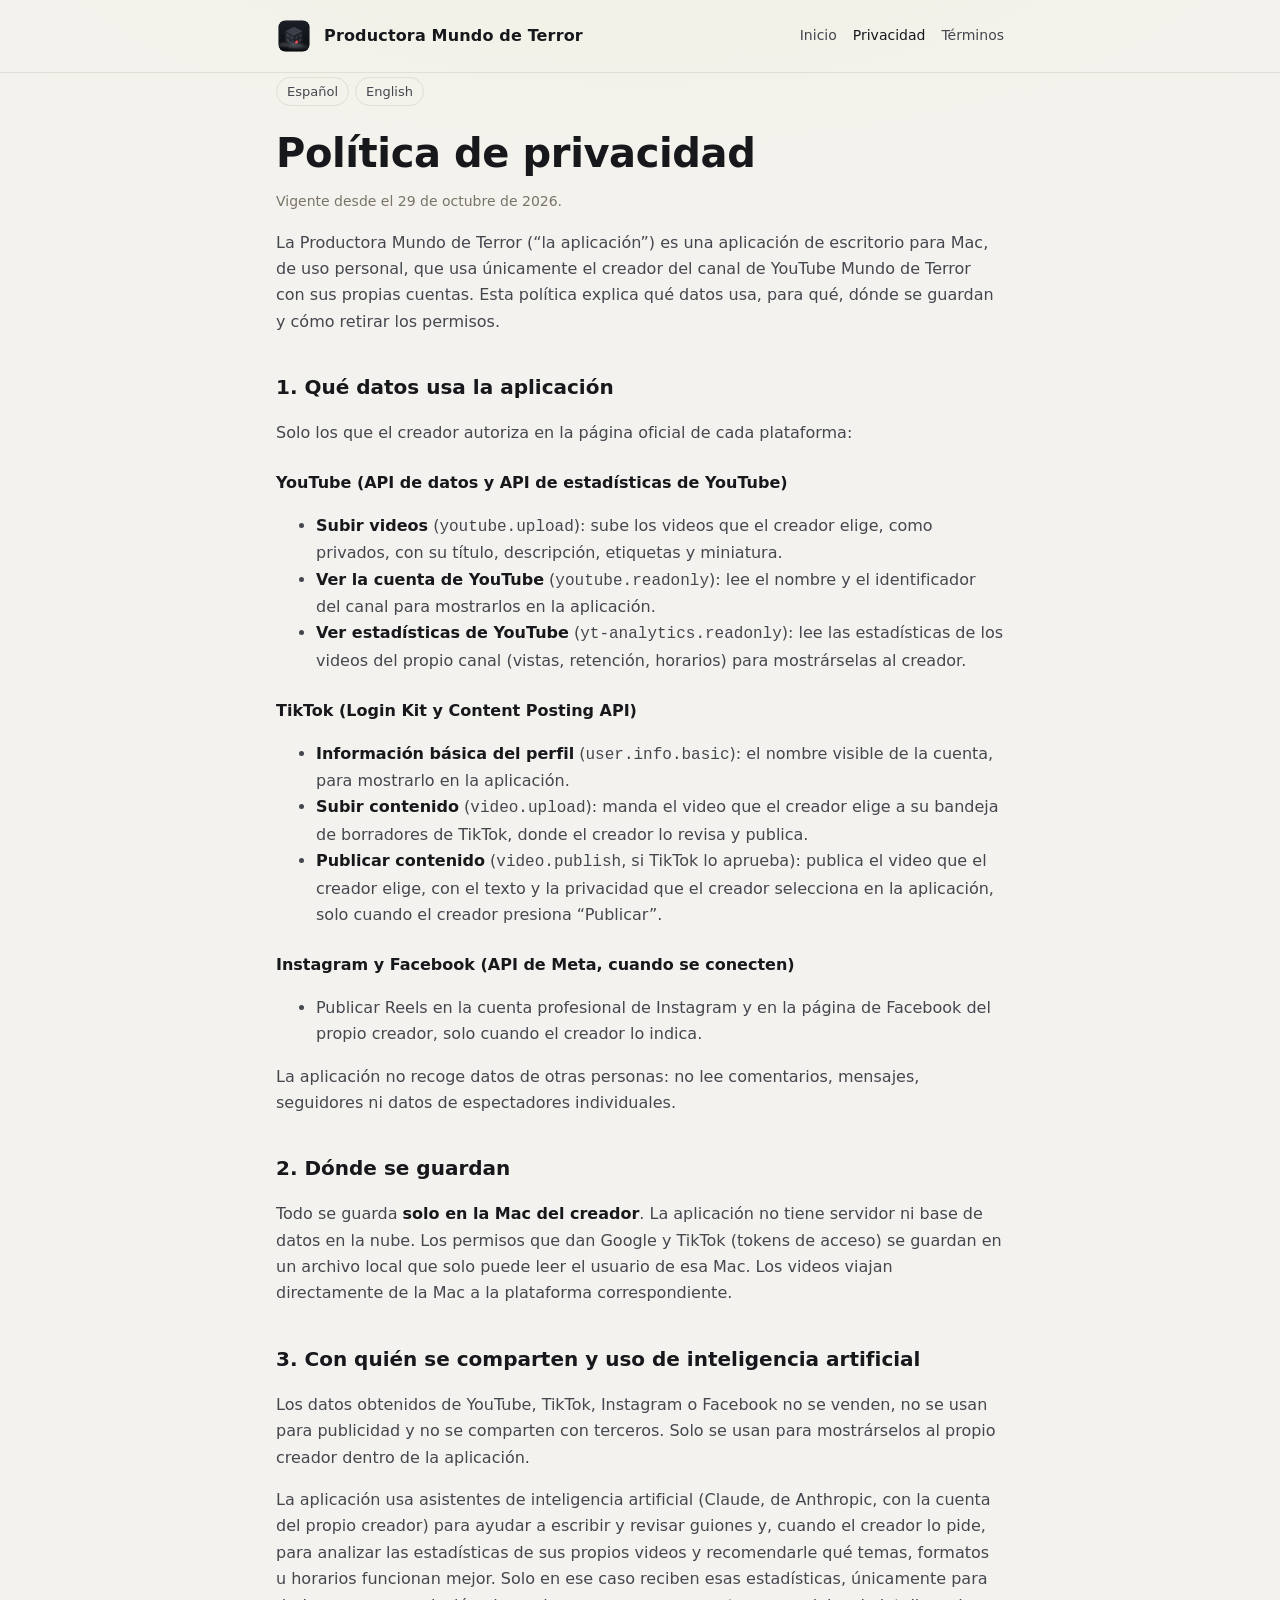
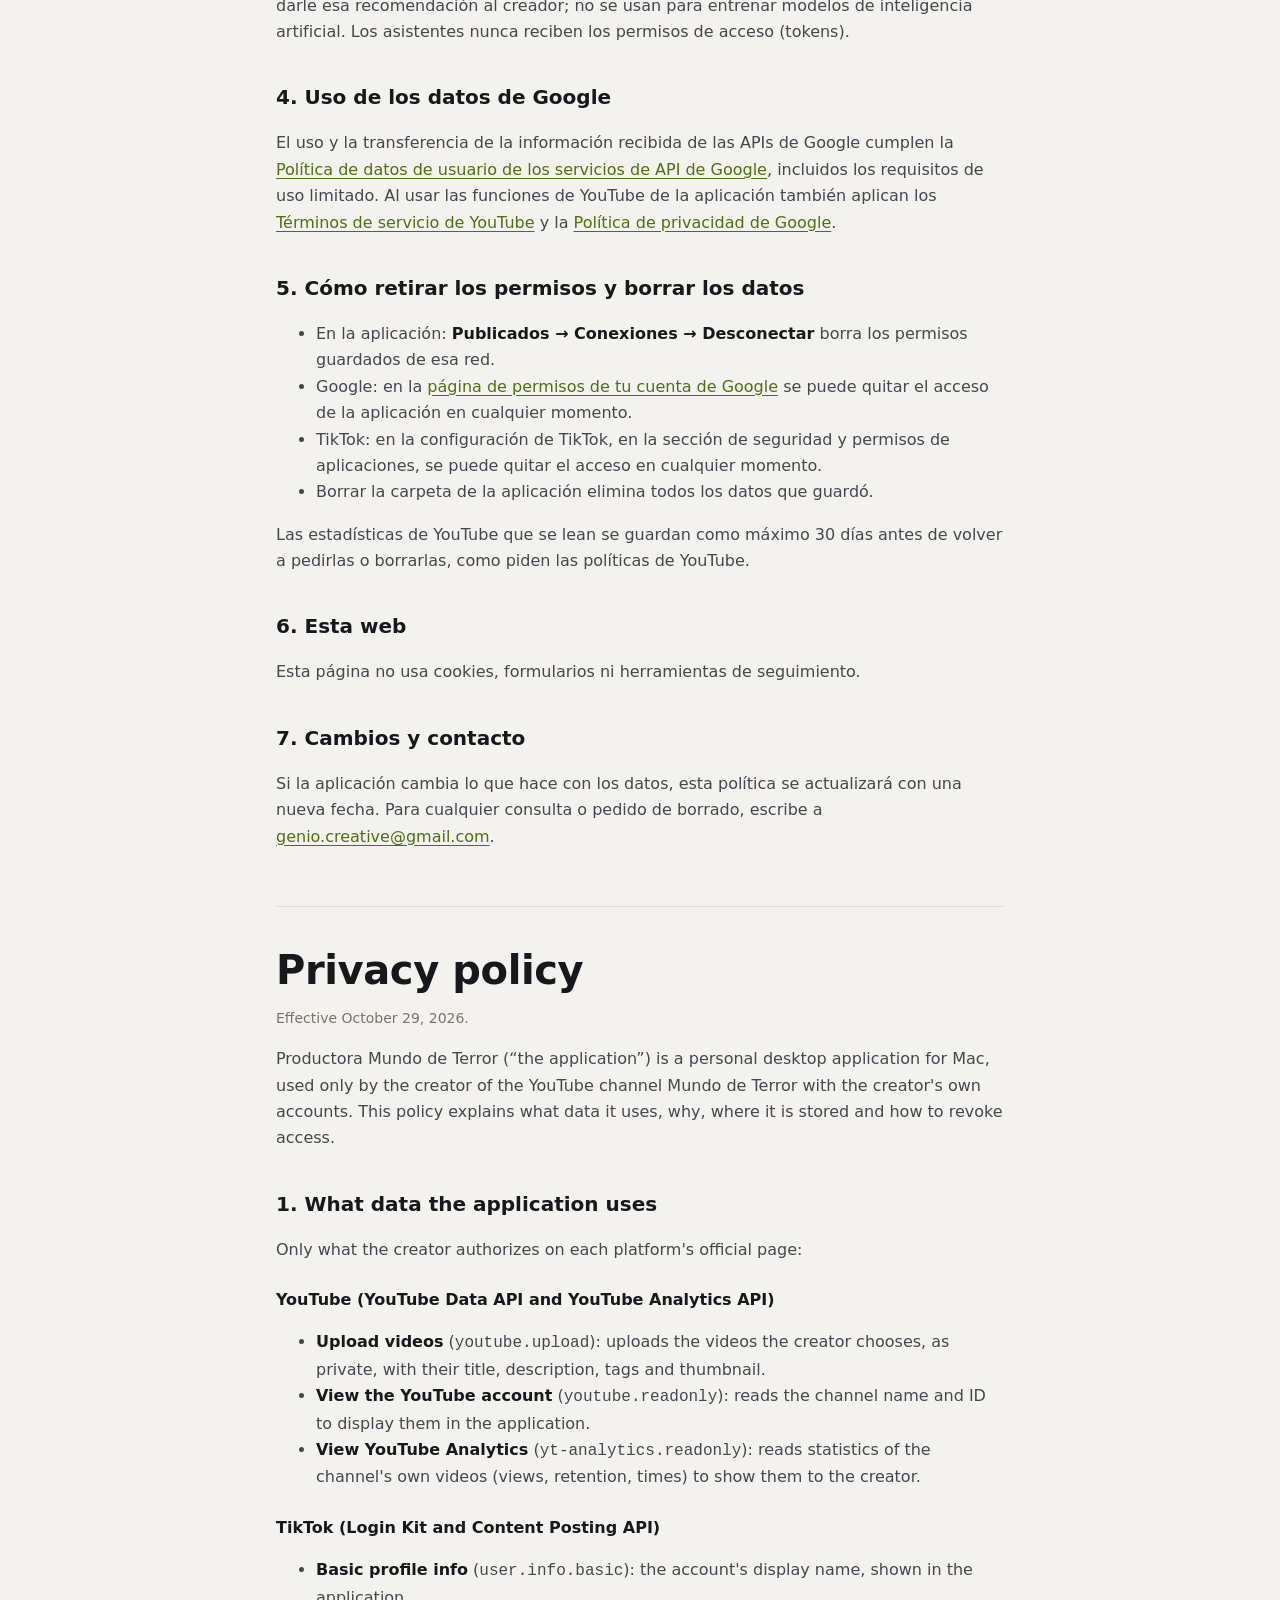
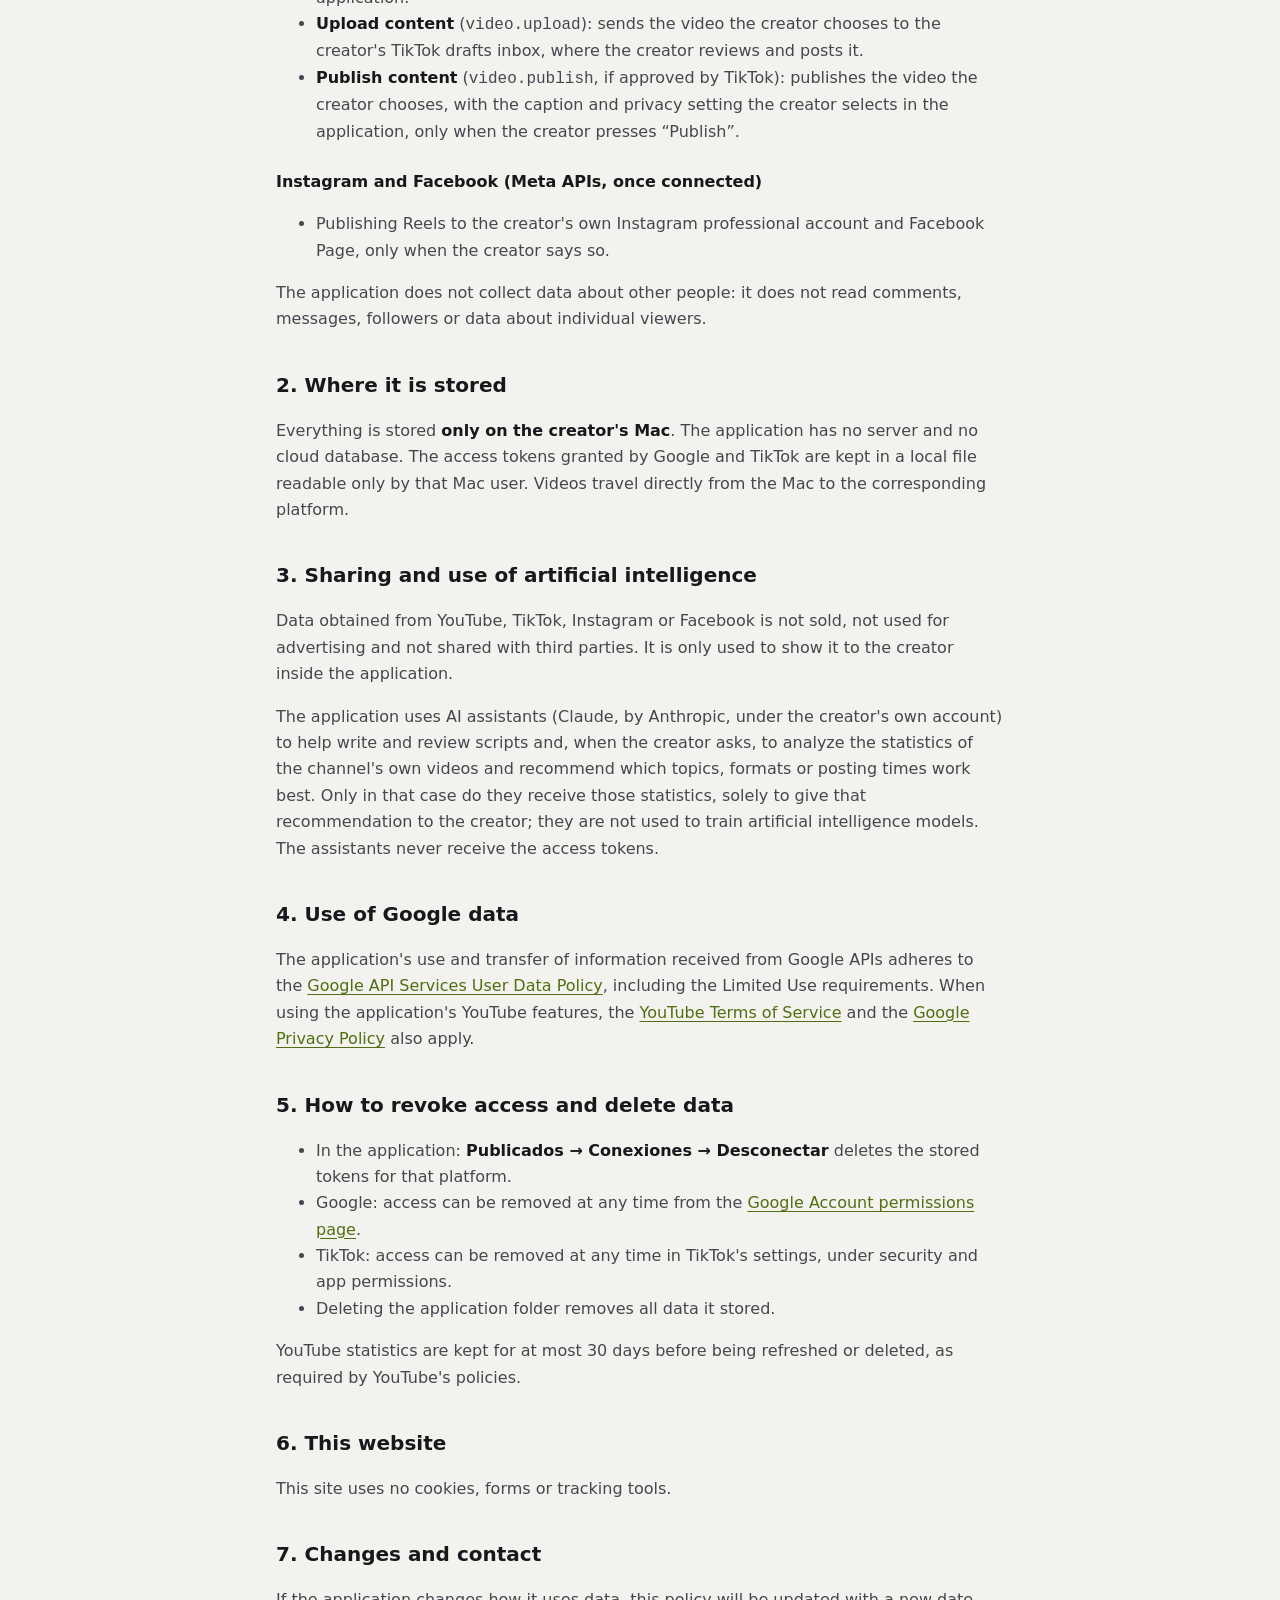
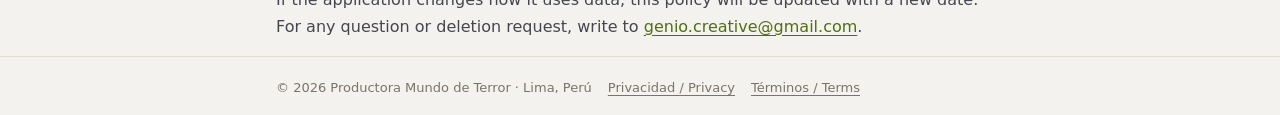
==== privacidad.html @ 10102464 "Web de la Productora Mundo de Terror: inicio, privacidad y términos Co-Authored-By: Claude Opus 5.5 " ====
<!doctype html>
<html lang="es">
<head>
  <meta charset="utf-8">
  <meta name="viewport" content="width=device-width, initial-scale=1">
  <title>Privacidad · Productora Mundo de Terror</title>
  <meta name="description" content="Política de privacidad de la Productora Mundo de Terror: qué datos usa, dónde se guardan y cómo retirar los permisos.">
  <link rel="icon" href="icono.svg" type="image/svg+xml">
  <link rel="stylesheet" href="estilos.css">
</head>
<body>
  <header>
    <div class="envoltura">
      <img src="icono.svg" alt="">
      <a class="marca" href="./">Productora Mundo de Terror</a>
      <nav>
        <a href="./">Inicio</a>
        <a href="privacidad.html" aria-current="page">Privacidad</a>
        <a href="terminos.html">Términos</a>
      </nav>
    </div>
  </header>

  <main class="envoltura">
    <div class="idiomas"><a href="#es">Español</a><a href="#en">English</a></div>

    <section id="es" lang="es">
      <h1>Política de privacidad</h1>
      <p class="vigencia">Vigente desde el 29 de octubre de 2026.</p>
      <p>La Productora Mundo de Terror (“la aplicación”) es una aplicación de escritorio para Mac, de uso personal, que usa únicamente el creador del canal de YouTube Mundo de Terror con sus propias cuentas. Esta política explica qué datos usa, para qué, dónde se guardan y cómo retirar los permisos.</p>

      <h2>1. Qué datos usa la aplicación</h2>
      <p>Solo los que el creador autoriza en la página oficial de cada plataforma:</p>
      <h3>YouTube (API de datos y API de estadísticas de YouTube)</h3>
      <ul>
        <li><strong>Subir videos</strong> (<code>youtube.upload</code>): sube los videos que el creador elige, como privados, con su título, descripción, etiquetas y miniatura.</li>
        <li><strong>Ver la cuenta de YouTube</strong> (<code>youtube.readonly</code>): lee el nombre y el identificador del canal para mostrarlos en la aplicación.</li>
        <li><strong>Ver estadísticas de YouTube</strong> (<code>yt-analytics.readonly</code>): lee las estadísticas de los videos del propio canal (vistas, retención, horarios) para mostrárselas al creador.</li>
      </ul>
      <h3>TikTok (Login Kit y Content Posting API)</h3>
      <ul>
        <li><strong>Información básica del perfil</strong> (<code>user.info.basic</code>): el nombre visible de la cuenta, para mostrarlo en la aplicación.</li>
        <li><strong>Subir contenido</strong> (<code>video.upload</code>): manda el video que el creador elige a su bandeja de borradores de TikTok, donde el creador lo revisa y publica.</li>
        <li><strong>Publicar contenido</strong> (<code>video.publish</code>, si TikTok lo aprueba): publica el video que el creador elige, con el texto y la privacidad que el creador selecciona en la aplicación, solo cuando el creador presiona “Publicar”.</li>
      </ul>
      <h3>Instagram y Facebook (API de Meta, cuando se conecten)</h3>
      <ul>
        <li>Publicar Reels en la cuenta profesional de Instagram y en la página de Facebook del propio creador, solo cuando el creador lo indica.</li>
      </ul>
      <p>La aplicación no recoge datos de otras personas: no lee comentarios, mensajes, seguidores ni datos de espectadores individuales.</p>

      <h2>2. Dónde se guardan</h2>
      <p>Todo se guarda <strong>solo en la Mac del creador</strong>. La aplicación no tiene servidor ni base de datos en la nube. Los permisos que dan Google y TikTok (tokens de acceso) se guardan en un archivo local que solo puede leer el usuario de esa Mac. Los videos viajan directamente de la Mac a la plataforma correspondiente.</p>

      <h2>3. Con quién se comparten y uso de inteligencia artificial</h2>
      <p>Los datos obtenidos de YouTube, TikTok, Instagram o Facebook no se venden, no se usan para publicidad y no se comparten con terceros. Solo se usan para mostrárselos al propio creador dentro de la aplicación.</p>
      <p>La aplicación usa asistentes de inteligencia artificial (Claude, de Anthropic, con la cuenta del propio creador) para ayudar a escribir y revisar guiones y, cuando el creador lo pide, para analizar las estadísticas de sus propios videos y recomendarle qué temas, formatos u horarios funcionan mejor. Solo en ese caso reciben esas estadísticas, únicamente para darle esa recomendación al creador; no se usan para entrenar modelos de inteligencia artificial. Los asistentes nunca reciben los permisos de acceso (tokens).</p>

      <h2>4. Uso de los datos de Google</h2>
      <p>El uso y la transferencia de la información recibida de las APIs de Google cumplen la <a href="https://developers.google.com/terms/api-services-user-data-policy">Política de datos de usuario de los servicios de API de Google</a>, incluidos los requisitos de uso limitado. Al usar las funciones de YouTube de la aplicación también aplican los <a href="https://www.youtube.com/t/terms">Términos de servicio de YouTube</a> y la <a href="https://policies.google.com/privacy">Política de privacidad de Google</a>.</p>

      <h2>5. Cómo retirar los permisos y borrar los datos</h2>
      <ul>
        <li>En la aplicación: <strong>Publicados → Conexiones → Desconectar</strong> borra los permisos guardados de esa red.</li>
        <li>Google: en la <a href="https://myaccount.google.com/permissions">página de permisos de tu cuenta de Google</a> se puede quitar el acceso de la aplicación en cualquier momento.</li>
        <li>TikTok: en la configuración de TikTok, en la sección de seguridad y permisos de aplicaciones, se puede quitar el acceso en cualquier momento.</li>
        <li>Borrar la carpeta de la aplicación elimina todos los datos que guardó.</li>
      </ul>
      <p>Las estadísticas de YouTube que se lean se guardan como máximo 30 días antes de volver a pedirlas o borrarlas, como piden las políticas de YouTube.</p>

      <h2>6. Esta web</h2>
      <p>Esta página no usa cookies, formularios ni herramientas de seguimiento.</p>

      <h2>7. Cambios y contacto</h2>
      <p>Si la aplicación cambia lo que hace con los datos, esta política se actualizará con una nueva fecha. Para cualquier consulta o pedido de borrado, escribe a <a href="mailto:genio.creative@gmail.com">genio.creative@gmail.com</a>.</p>
    </section>

    <hr class="separador">

    <section id="en" lang="en">
      <h1>Privacy policy</h1>
      <p class="vigencia">Effective October 29, 2026.</p>
      <p>Productora Mundo de Terror (“the application”) is a personal desktop application for Mac, used only by the creator of the YouTube channel Mundo de Terror with the creator's own accounts. This policy explains what data it uses, why, where it is stored and how to revoke access.</p>

      <h2>1. What data the application uses</h2>
      <p>Only what the creator authorizes on each platform's official page:</p>
      <h3>YouTube (YouTube Data API and YouTube Analytics API)</h3>
      <ul>
        <li><strong>Upload videos</strong> (<code>youtube.upload</code>): uploads the videos the creator chooses, as private, with their title, description, tags and thumbnail.</li>
        <li><strong>View the YouTube account</strong> (<code>youtube.readonly</code>): reads the channel name and ID to display them in the application.</li>
        <li><strong>View YouTube Analytics</strong> (<code>yt-analytics.readonly</code>): reads statistics of the channel's own videos (views, retention, times) to show them to the creator.</li>
      </ul>
      <h3>TikTok (Login Kit and Content Posting API)</h3>
      <ul>
        <li><strong>Basic profile info</strong> (<code>user.info.basic</code>): the account's display name, shown in the application.</li>
        <li><strong>Upload content</strong> (<code>video.upload</code>): sends the video the creator chooses to the creator's TikTok drafts inbox, where the creator reviews and posts it.</li>
        <li><strong>Publish content</strong> (<code>video.publish</code>, if approved by TikTok): publishes the video the creator chooses, with the caption and privacy setting the creator selects in the application, only when the creator presses “Publish”.</li>
      </ul>
      <h3>Instagram and Facebook (Meta APIs, once connected)</h3>
      <ul>
        <li>Publishing Reels to the creator's own Instagram professional account and Facebook Page, only when the creator says so.</li>
      </ul>
      <p>The application does not collect data about other people: it does not read comments, messages, followers or data about individual viewers.</p>

      <h2>2. Where it is stored</h2>
      <p>Everything is stored <strong>only on the creator's Mac</strong>. The application has no server and no cloud database. The access tokens granted by Google and TikTok are kept in a local file readable only by that Mac user. Videos travel directly from the Mac to the corresponding platform.</p>

      <h2>3. Sharing and use of artificial intelligence</h2>
      <p>Data obtained from YouTube, TikTok, Instagram or Facebook is not sold, not used for advertising and not shared with third parties. It is only used to show it to the creator inside the application.</p>
      <p>The application uses AI assistants (Claude, by Anthropic, under the creator's own account) to help write and review scripts and, when the creator asks, to analyze the statistics of the channel's own videos and recommend which topics, formats or posting times work best. Only in that case do they receive those statistics, solely to give that recommendation to the creator; they are not used to train artificial intelligence models. The assistants never receive the access tokens.</p>

      <h2>4. Use of Google data</h2>
      <p>The application's use and transfer of information received from Google APIs adheres to the <a href="https://developers.google.com/terms/api-services-user-data-policy">Google API Services User Data Policy</a>, including the Limited Use requirements. When using the application's YouTube features, the <a href="https://www.youtube.com/t/terms">YouTube Terms of Service</a> and the <a href="https://policies.google.com/privacy">Google Privacy Policy</a> also apply.</p>

      <h2>5. How to revoke access and delete data</h2>
      <ul>
        <li>In the application: <strong>Publicados → Conexiones → Desconectar</strong> deletes the stored tokens for that platform.</li>
        <li>Google: access can be removed at any time from the <a href="https://myaccount.google.com/permissions">Google Account permissions page</a>.</li>
        <li>TikTok: access can be removed at any time in TikTok's settings, under security and app permissions.</li>
        <li>Deleting the application folder removes all data it stored.</li>
      </ul>
      <p>YouTube statistics are kept for at most 30 days before being refreshed or deleted, as required by YouTube's policies.</p>

      <h2>6. This website</h2>
      <p>This site uses no cookies, forms or tracking tools.</p>

      <h2>7. Changes and contact</h2>
      <p>If the application changes how it uses data, this policy will be updated with a new date. For any question or deletion request, write to <a href="mailto:genio.creative@gmail.com">genio.creative@gmail.com</a>.</p>
    </section>
  </main>

  <footer>
    <div class="envoltura">
      <span>© 2026 Productora Mundo de Terror · Lima, Perú</span>
      <a href="privacidad.html">Privacidad / Privacy</a>
      <a href="terminos.html">Términos / Terms</a>
    </div>
  </footer>
</body>
</html>
---- estilos.css ----
:root {
  --fondo: #0d0e11;
  --superficie: #15171c;
  --borde: #262a33;
  --tinta: #ece5d8;
  --tinta-2: #b9b2a6;
  --tenue: #80796f;
  --lima: #c6ef6a;
  --texto: -apple-system, "SF Pro Text", "Inter", system-ui, sans-serif;
}
@media (prefers-color-scheme: light) {
  :root { --fondo: #f4f2ee; --superficie: #ffffff; --borde: #e2ddd5; --tinta: #17181c; --tinta-2: #45474f; --tenue: #7a7468; --lima: #4f6f12; }
}
* { box-sizing: border-box; }
html { scroll-behavior: smooth; }
body {
  margin: 0; background: var(--fondo); color: var(--tinta);
  font: 16px/1.65 var(--texto); -webkit-font-smoothing: antialiased;
  background-image: radial-gradient(1200px 500px at 50% -120px, rgba(198, 239, 106, .07), transparent 70%);
}
a { color: var(--lima); text-underline-offset: 3px; }
.envoltura { max-width: 760px; margin: 0 auto; padding: 0 16px; }
header { border-bottom: 1px solid var(--borde); }
header .envoltura { display: flex; align-items: center; gap: 12px; padding-top: 18px; padding-bottom: 18px; flex-wrap: wrap; }
header img { width: 36px; height: 36px; }
header .marca { font-weight: 650; letter-spacing: .01em; color: var(--tinta); text-decoration: none; margin-right: auto; }
header nav { display: flex; gap: 16px; font-size: 14px; flex-wrap: wrap; }
header nav a { color: var(--tinta-2); text-decoration: none; }
header nav a:hover, header nav a[aria-current] { color: var(--tinta); }
main { padding: 40px 0 64px; }
h1 { font-size: clamp(28px, 5vw, 40px); line-height: 1.15; margin: 0 0 12px; letter-spacing: -.01em; }
h2 { font-size: 20px; margin: 36px 0 8px; }
h3 { font-size: 16px; margin: 24px 0 4px; }
p, li { color: var(--tinta-2); }
strong { color: var(--tinta); }
.bajada { font-size: 18px; max-width: 60ch; }
.vigencia { font-size: 14px; color: var(--tenue); }
.idiomas { display: inline-flex; gap: 6px; margin: 4px 0 24px; font-size: 13px; }
.idiomas a { padding: 3px 10px; border: 1px solid var(--borde); border-radius: 999px; text-decoration: none; color: var(--tinta-2); }
.tarjetas { display: grid; grid-template-columns: repeat(auto-fit, minmax(200px, 1fr)); gap: 12px; margin: 24px 0; padding: 0; list-style: none; }
.tarjetas li { background: var(--superficie); border: 1px solid var(--borde); border-radius: 14px; padding: 16px; }
.tarjetas strong { display: block; margin-bottom: 4px; }
.separador { border: 0; border-top: 1px solid var(--borde); margin: 56px 0 40px; }
footer { border-top: 1px solid var(--borde); font-size: 13px; color: var(--tenue); }
footer .envoltura { padding-top: 20px; padding-bottom: 28px; display: flex; gap: 16px; flex-wrap: wrap; }
footer a { color: var(--tenue); }
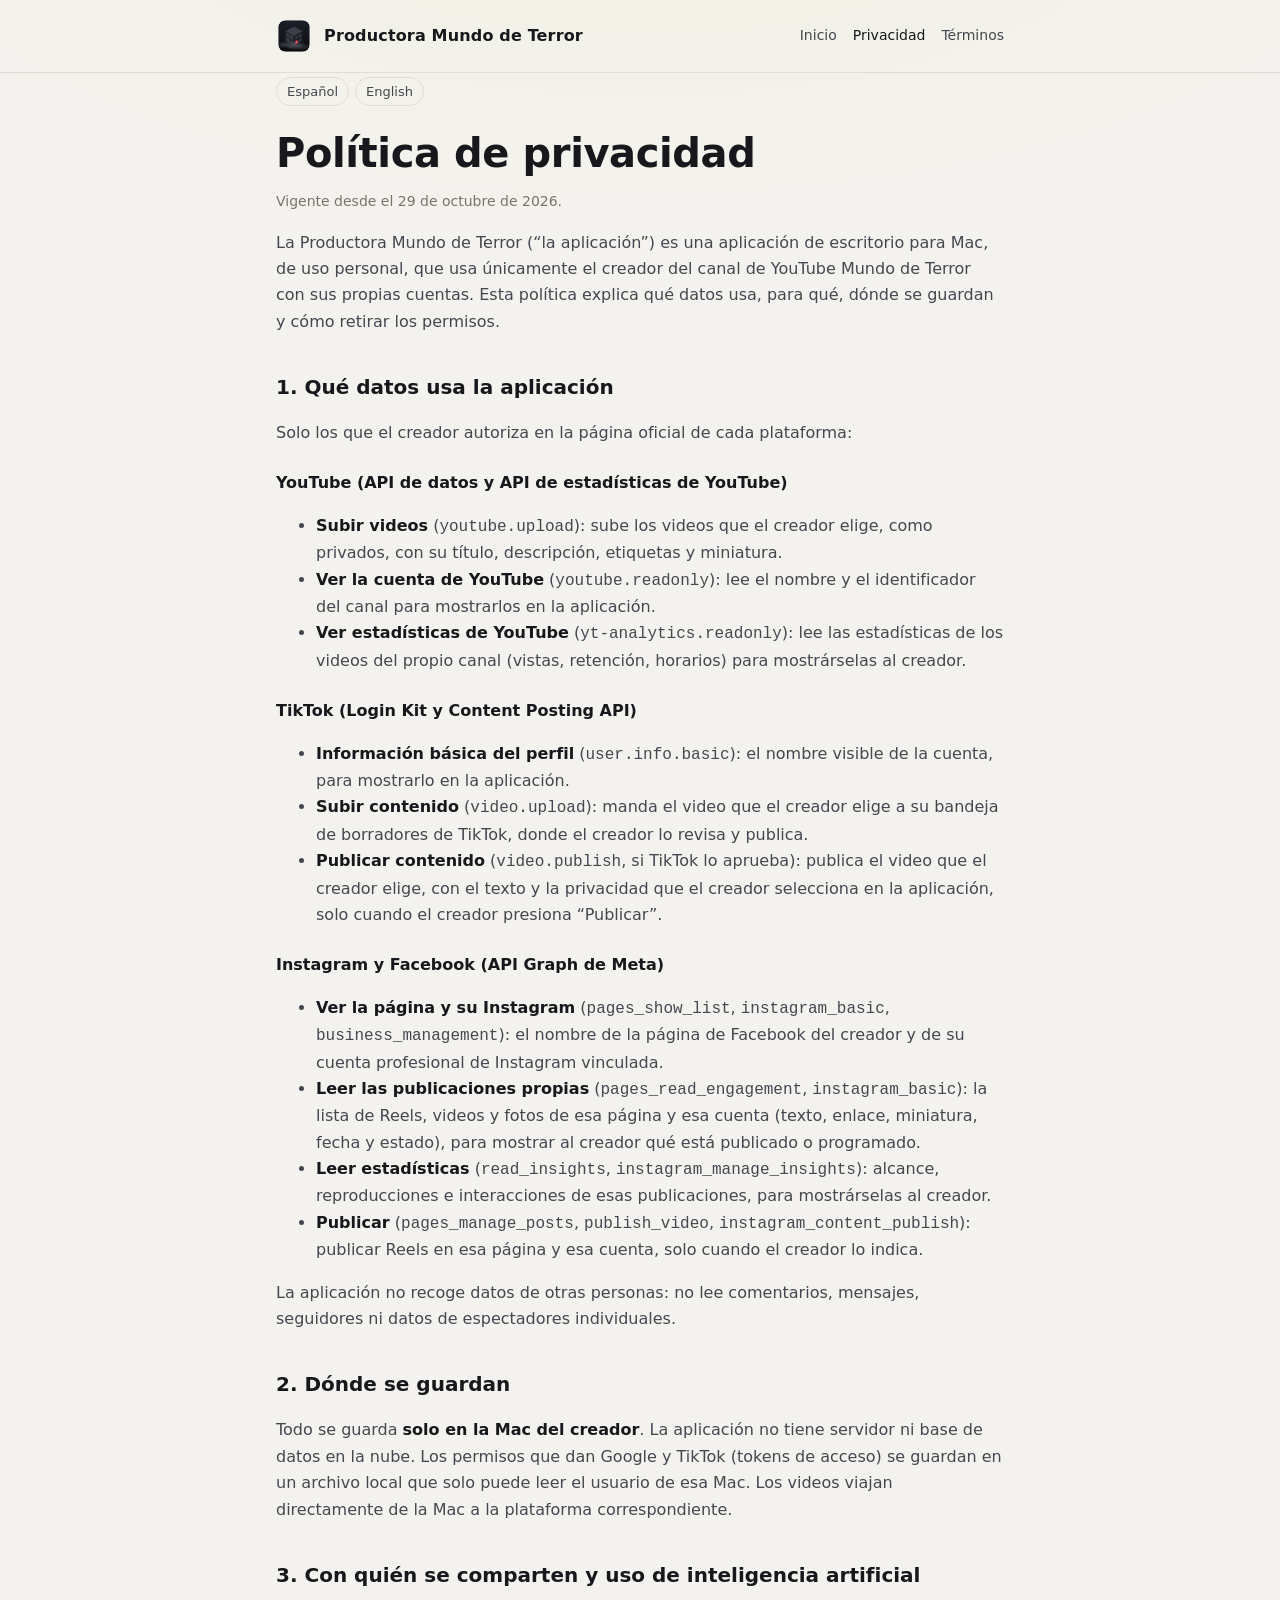
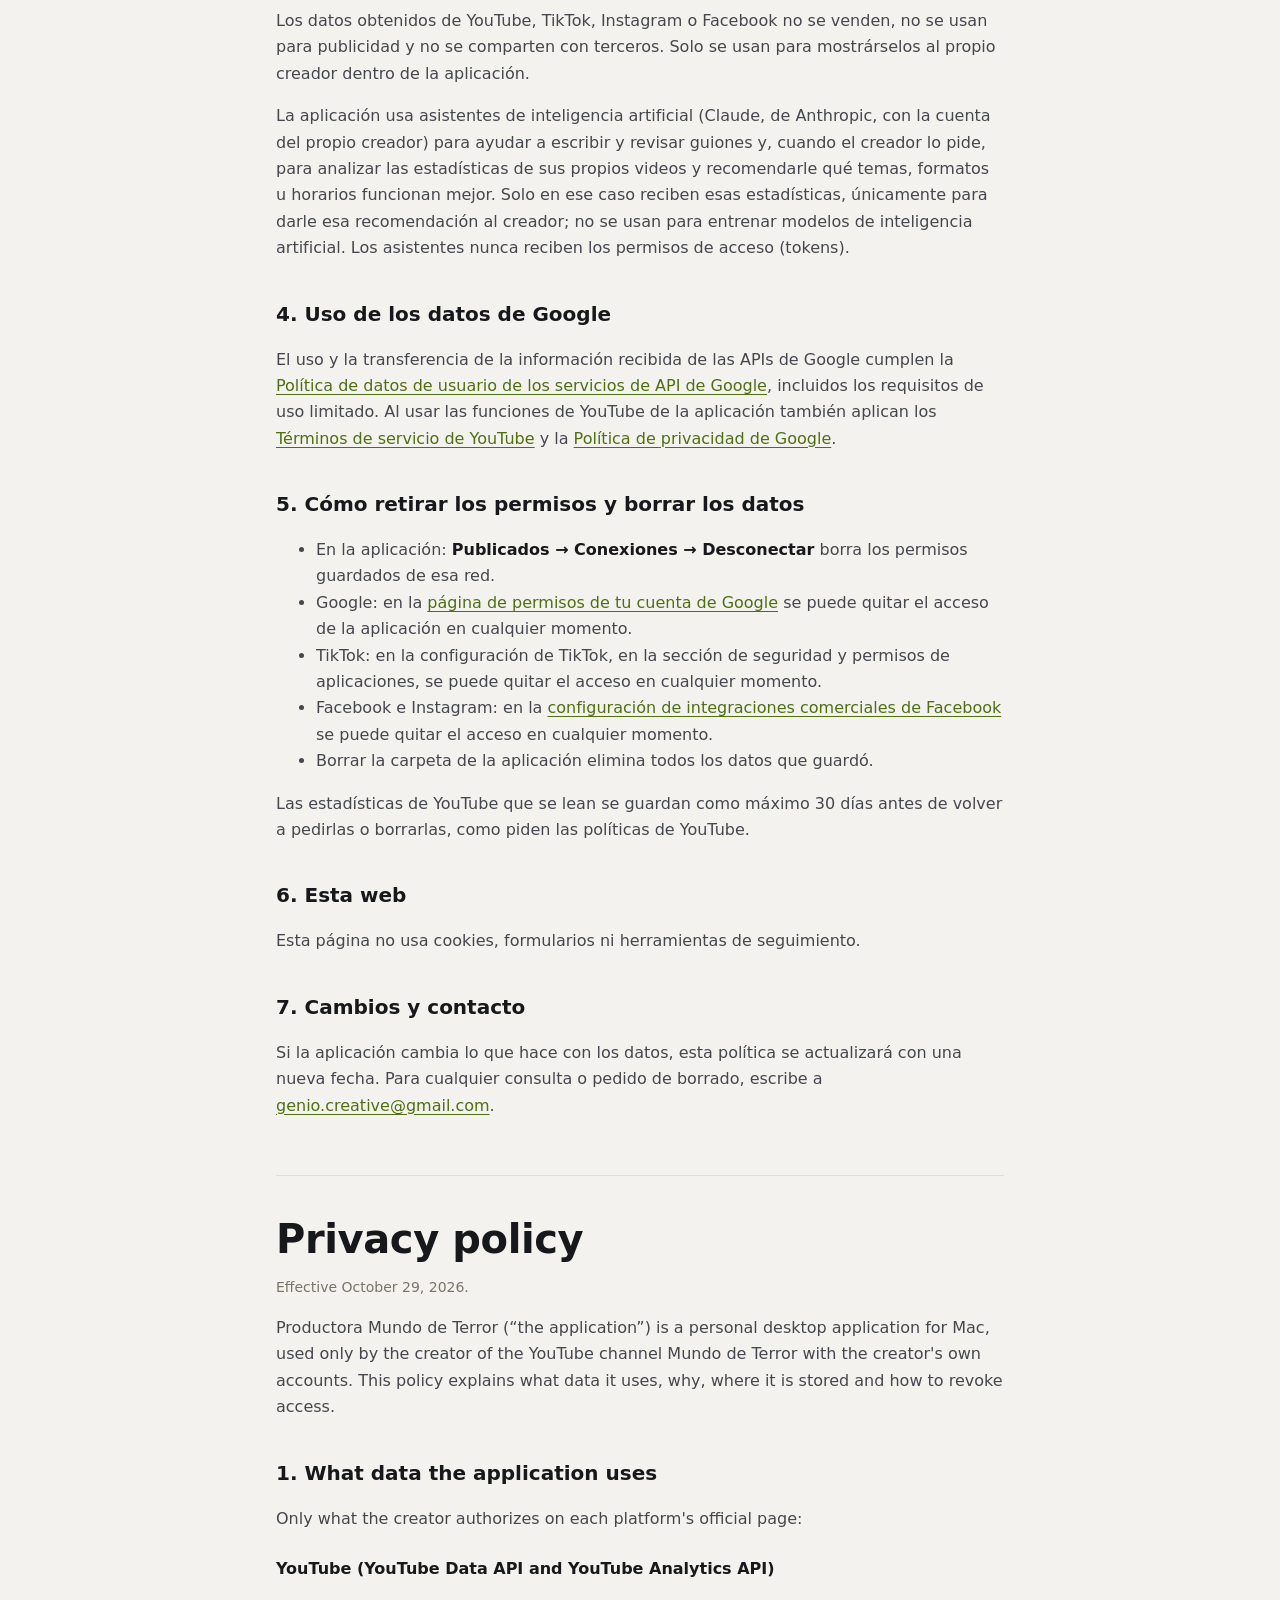
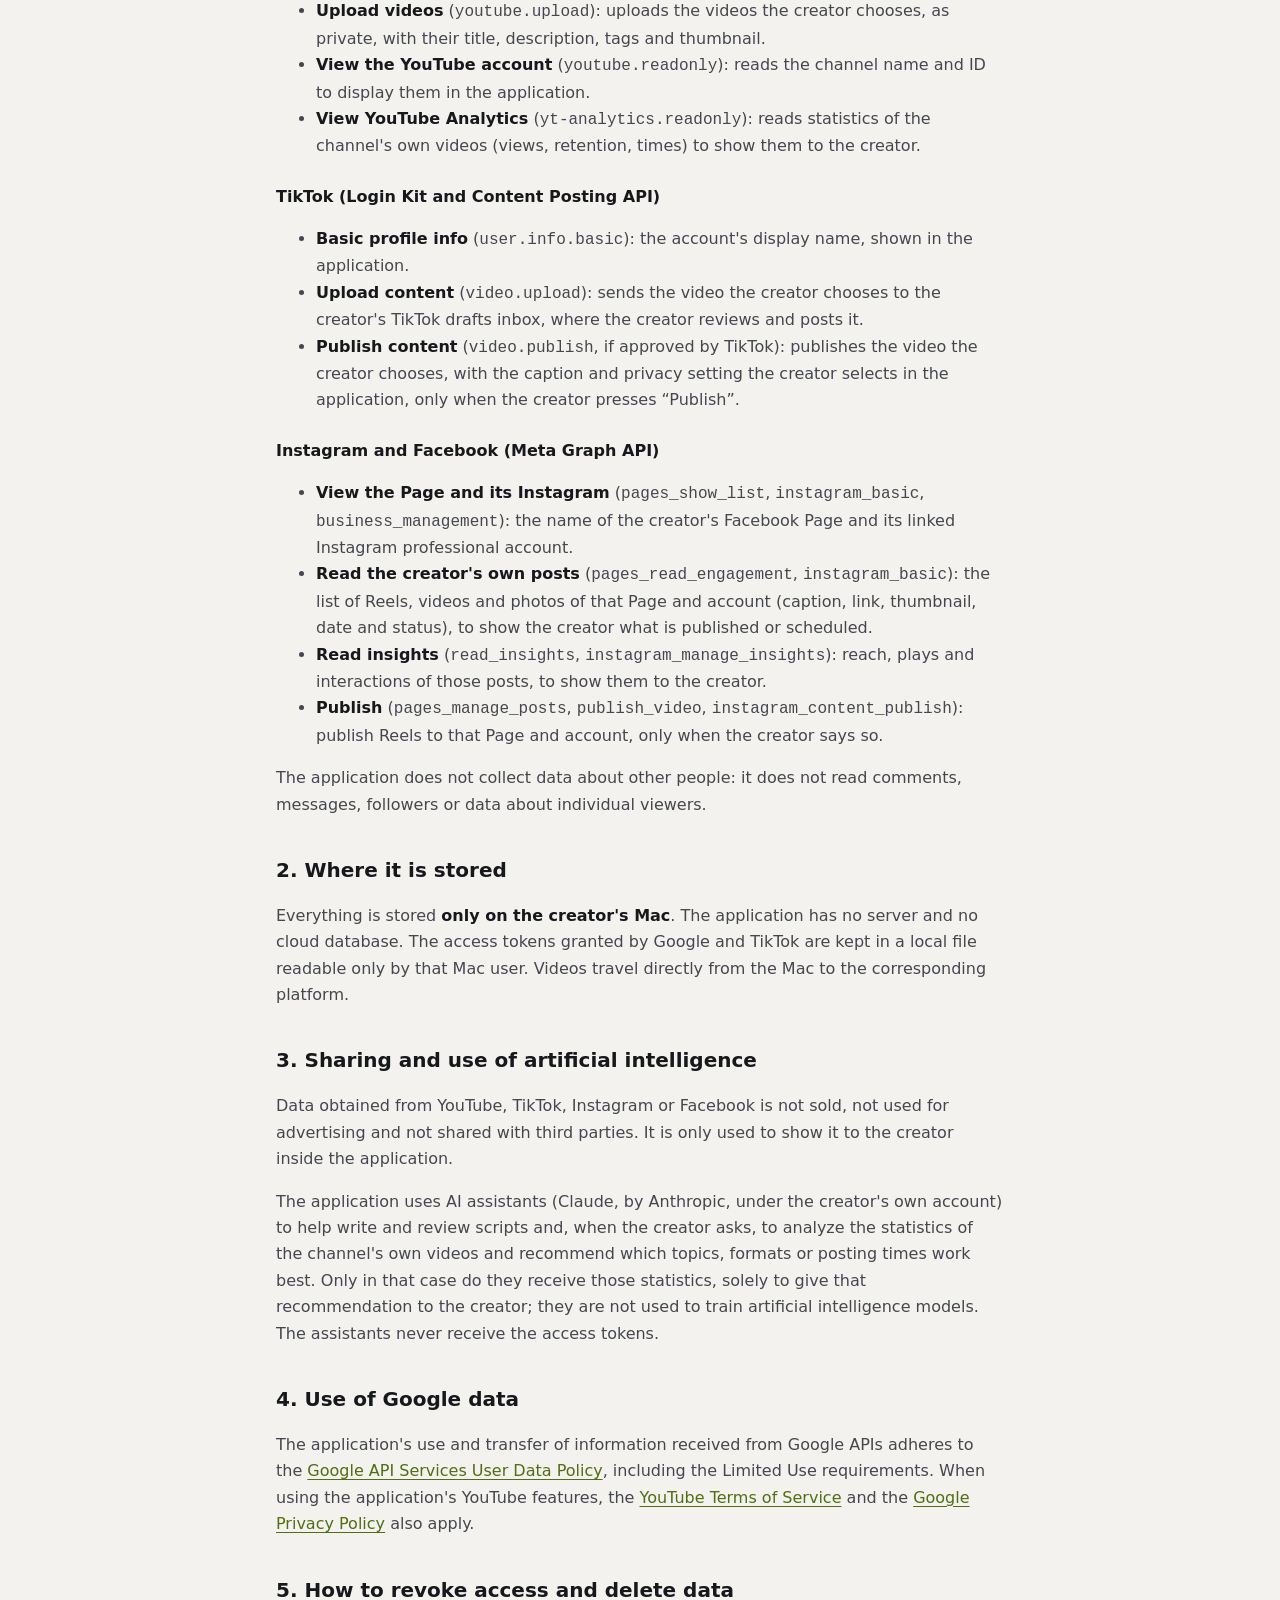
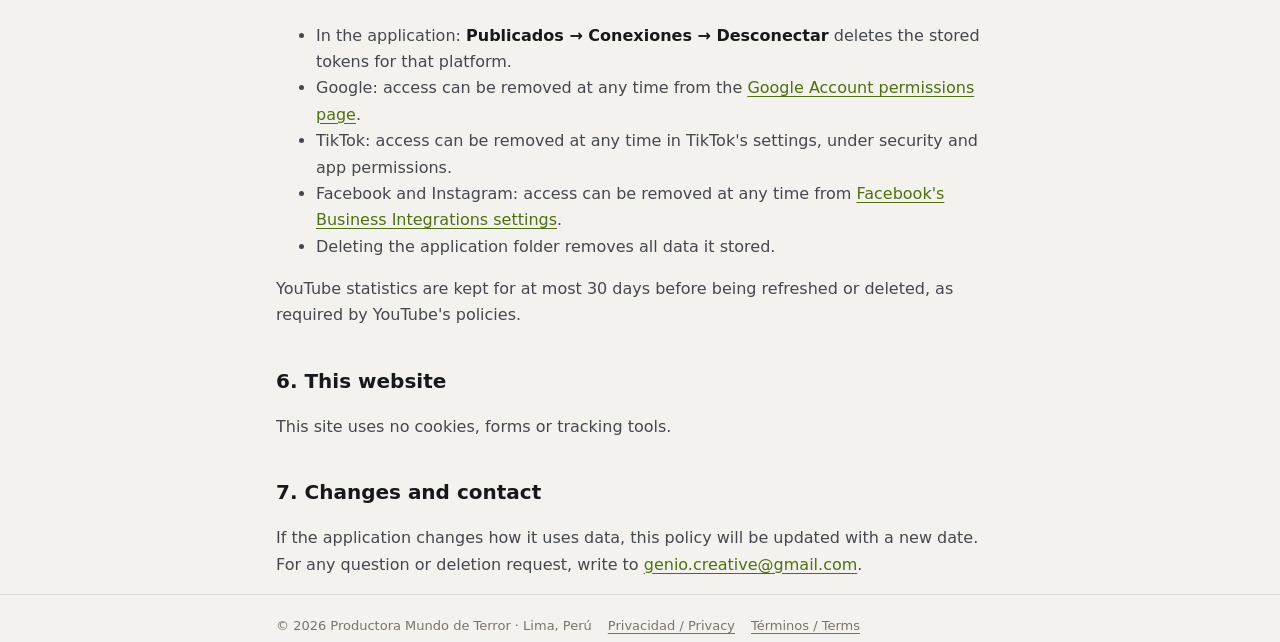
==== commit c60dac2d: "Página puente para conectar Meta y política de privacidad con Instagram y Facebook Co-Authored-By: C" ====
--- a/privacidad.html
+++ b/privacidad.html
@@ -43,9 +43,12 @@
         <li><strong>Subir contenido</strong> (<code>video.upload</code>): manda el video que el creador elige a su bandeja de borradores de TikTok, donde el creador lo revisa y publica.</li>
         <li><strong>Publicar contenido</strong> (<code>video.publish</code>, si TikTok lo aprueba): publica el video que el creador elige, con el texto y la privacidad que el creador selecciona en la aplicación, solo cuando el creador presiona “Publicar”.</li>
       </ul>
-      <h3>Instagram y Facebook (API de Meta, cuando se conecten)</h3>
+      <h3>Instagram y Facebook (API Graph de Meta)</h3>
       <ul>
-        <li>Publicar Reels en la cuenta profesional de Instagram y en la página de Facebook del propio creador, solo cuando el creador lo indica.</li>
+        <li><strong>Ver la página y su Instagram</strong> (<code>pages_show_list</code>, <code>instagram_basic</code>, <code>business_management</code>): el nombre de la página de Facebook del creador y de su cuenta profesional de Instagram vinculada.</li>
+        <li><strong>Leer las publicaciones propias</strong> (<code>pages_read_engagement</code>, <code>instagram_basic</code>): la lista de Reels, videos y fotos de esa página y esa cuenta (texto, enlace, miniatura, fecha y estado), para mostrar al creador qué está publicado o programado.</li>
+        <li><strong>Leer estadísticas</strong> (<code>read_insights</code>, <code>instagram_manage_insights</code>): alcance, reproducciones e interacciones de esas publicaciones, para mostrárselas al creador.</li>
+        <li><strong>Publicar</strong> (<code>pages_manage_posts</code>, <code>publish_video</code>, <code>instagram_content_publish</code>): publicar Reels en esa página y esa cuenta, solo cuando el creador lo indica.</li>
       </ul>
       <p>La aplicación no recoge datos de otras personas: no lee comentarios, mensajes, seguidores ni datos de espectadores individuales.</p>
 
@@ -59,11 +62,12 @@
       <h2>4. Uso de los datos de Google</h2>
       <p>El uso y la transferencia de la información recibida de las APIs de Google cumplen la <a href="https://developers.google.com/terms/api-services-user-data-policy">Política de datos de usuario de los servicios de API de Google</a>, incluidos los requisitos de uso limitado. Al usar las funciones de YouTube de la aplicación también aplican los <a href="https://www.youtube.com/t/terms">Términos de servicio de YouTube</a> y la <a href="https://policies.google.com/privacy">Política de privacidad de Google</a>.</p>
 
-      <h2>5. Cómo retirar los permisos y borrar los datos</h2>
+      <h2 id="borrar">5. Cómo retirar los permisos y borrar los datos</h2>
       <ul>
         <li>En la aplicación: <strong>Publicados → Conexiones → Desconectar</strong> borra los permisos guardados de esa red.</li>
         <li>Google: en la <a href="https://myaccount.google.com/permissions">página de permisos de tu cuenta de Google</a> se puede quitar el acceso de la aplicación en cualquier momento.</li>
         <li>TikTok: en la configuración de TikTok, en la sección de seguridad y permisos de aplicaciones, se puede quitar el acceso en cualquier momento.</li>
+        <li>Facebook e Instagram: en la <a href="https://www.facebook.com/settings?tab=business_tools">configuración de integraciones comerciales de Facebook</a> se puede quitar el acceso en cualquier momento.</li>
         <li>Borrar la carpeta de la aplicación elimina todos los datos que guardó.</li>
       </ul>
       <p>Las estadísticas de YouTube que se lean se guardan como máximo 30 días antes de volver a pedirlas o borrarlas, como piden las políticas de YouTube.</p>
@@ -96,9 +100,12 @@
         <li><strong>Upload content</strong> (<code>video.upload</code>): sends the video the creator chooses to the creator's TikTok drafts inbox, where the creator reviews and posts it.</li>
         <li><strong>Publish content</strong> (<code>video.publish</code>, if approved by TikTok): publishes the video the creator chooses, with the caption and privacy setting the creator selects in the application, only when the creator presses “Publish”.</li>
       </ul>
-      <h3>Instagram and Facebook (Meta APIs, once connected)</h3>
+      <h3>Instagram and Facebook (Meta Graph API)</h3>
       <ul>
-        <li>Publishing Reels to the creator's own Instagram professional account and Facebook Page, only when the creator says so.</li>
+        <li><strong>View the Page and its Instagram</strong> (<code>pages_show_list</code>, <code>instagram_basic</code>, <code>business_management</code>): the name of the creator's Facebook Page and its linked Instagram professional account.</li>
+        <li><strong>Read the creator's own posts</strong> (<code>pages_read_engagement</code>, <code>instagram_basic</code>): the list of Reels, videos and photos of that Page and account (caption, link, thumbnail, date and status), to show the creator what is published or scheduled.</li>
+        <li><strong>Read insights</strong> (<code>read_insights</code>, <code>instagram_manage_insights</code>): reach, plays and interactions of those posts, to show them to the creator.</li>
+        <li><strong>Publish</strong> (<code>pages_manage_posts</code>, <code>publish_video</code>, <code>instagram_content_publish</code>): publish Reels to that Page and account, only when the creator says so.</li>
       </ul>
       <p>The application does not collect data about other people: it does not read comments, messages, followers or data about individual viewers.</p>
 
@@ -112,11 +119,12 @@
       <h2>4. Use of Google data</h2>
       <p>The application's use and transfer of information received from Google APIs adheres to the <a href="https://developers.google.com/terms/api-services-user-data-policy">Google API Services User Data Policy</a>, including the Limited Use requirements. When using the application's YouTube features, the <a href="https://www.youtube.com/t/terms">YouTube Terms of Service</a> and the <a href="https://policies.google.com/privacy">Google Privacy Policy</a> also apply.</p>
 
-      <h2>5. How to revoke access and delete data</h2>
+      <h2 id="delete">5. How to revoke access and delete data</h2>
       <ul>
         <li>In the application: <strong>Publicados → Conexiones → Desconectar</strong> deletes the stored tokens for that platform.</li>
         <li>Google: access can be removed at any time from the <a href="https://myaccount.google.com/permissions">Google Account permissions page</a>.</li>
         <li>TikTok: access can be removed at any time in TikTok's settings, under security and app permissions.</li>
+        <li>Facebook and Instagram: access can be removed at any time from <a href="https://www.facebook.com/settings?tab=business_tools">Facebook's Business Integrations settings</a>.</li>
         <li>Deleting the application folder removes all data it stored.</li>
       </ul>
       <p>YouTube statistics are kept for at most 30 days before being refreshed or deleted, as required by YouTube's policies.</p>
